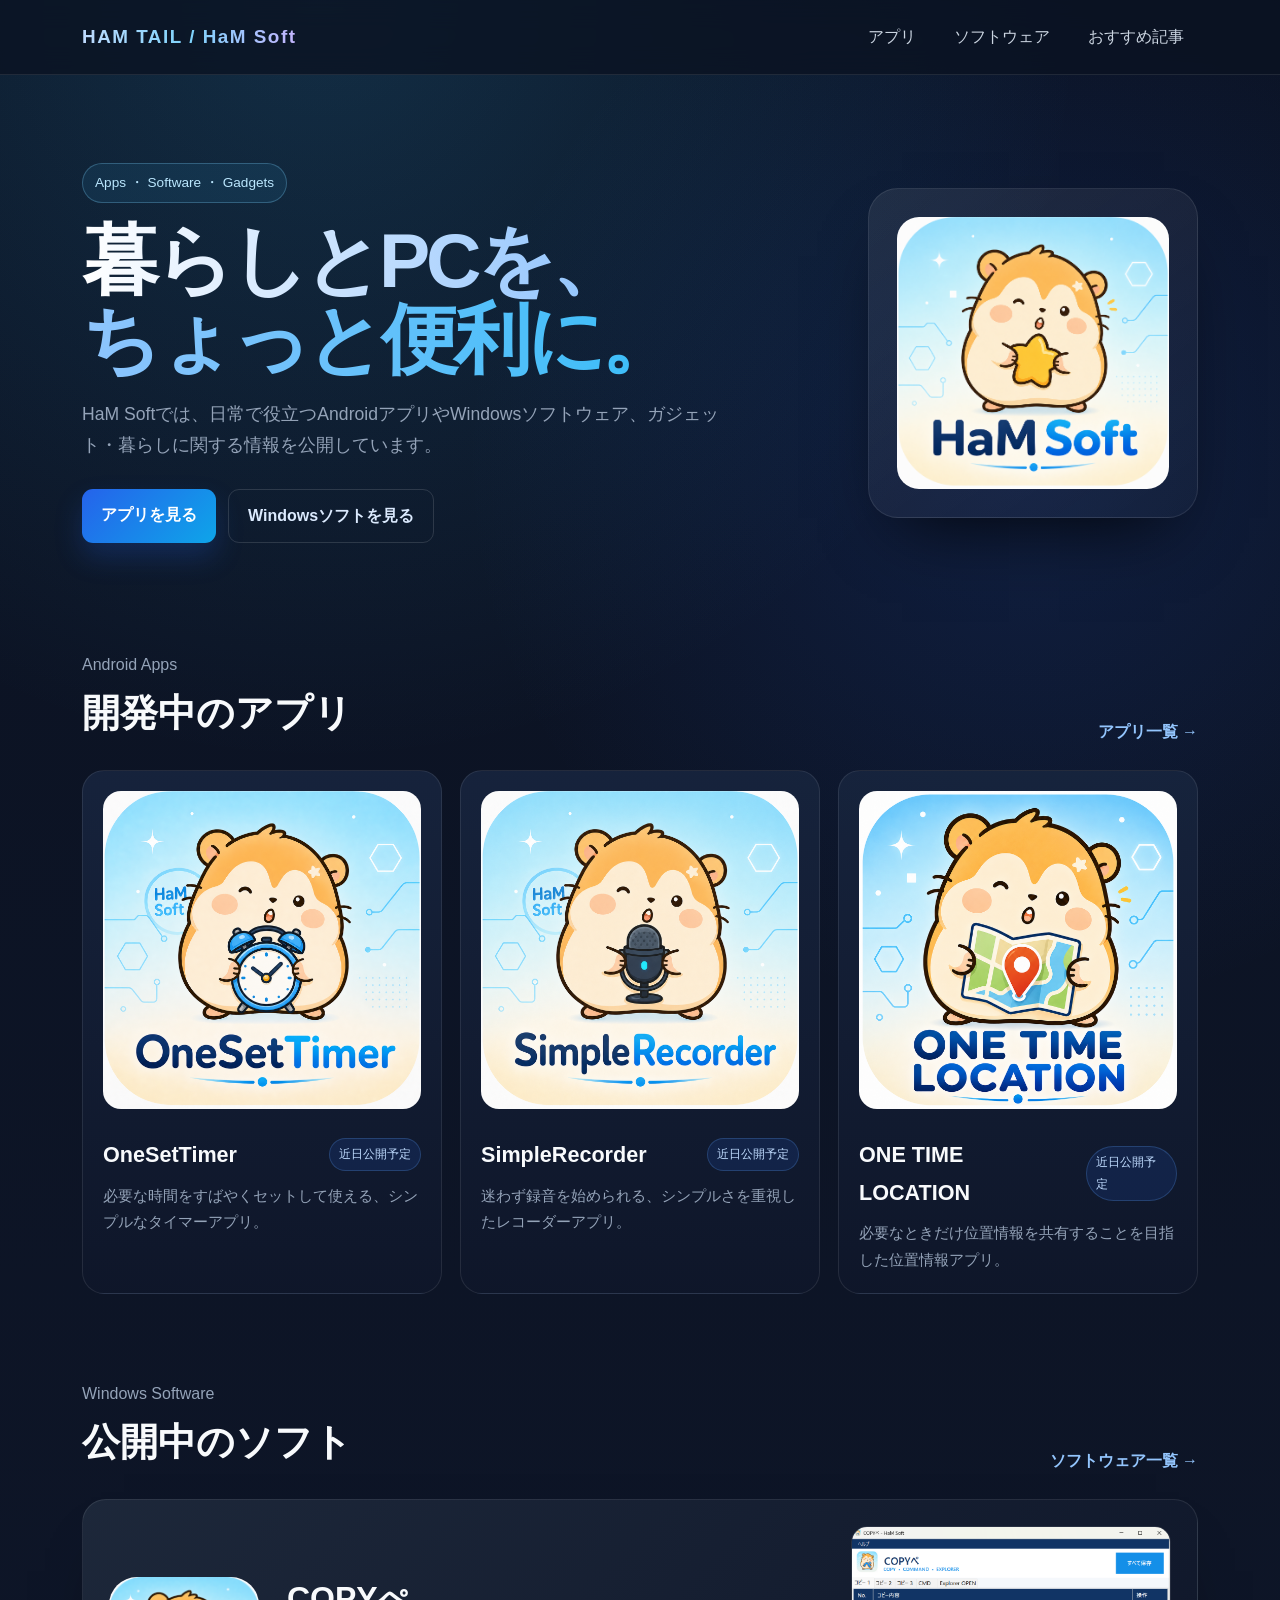
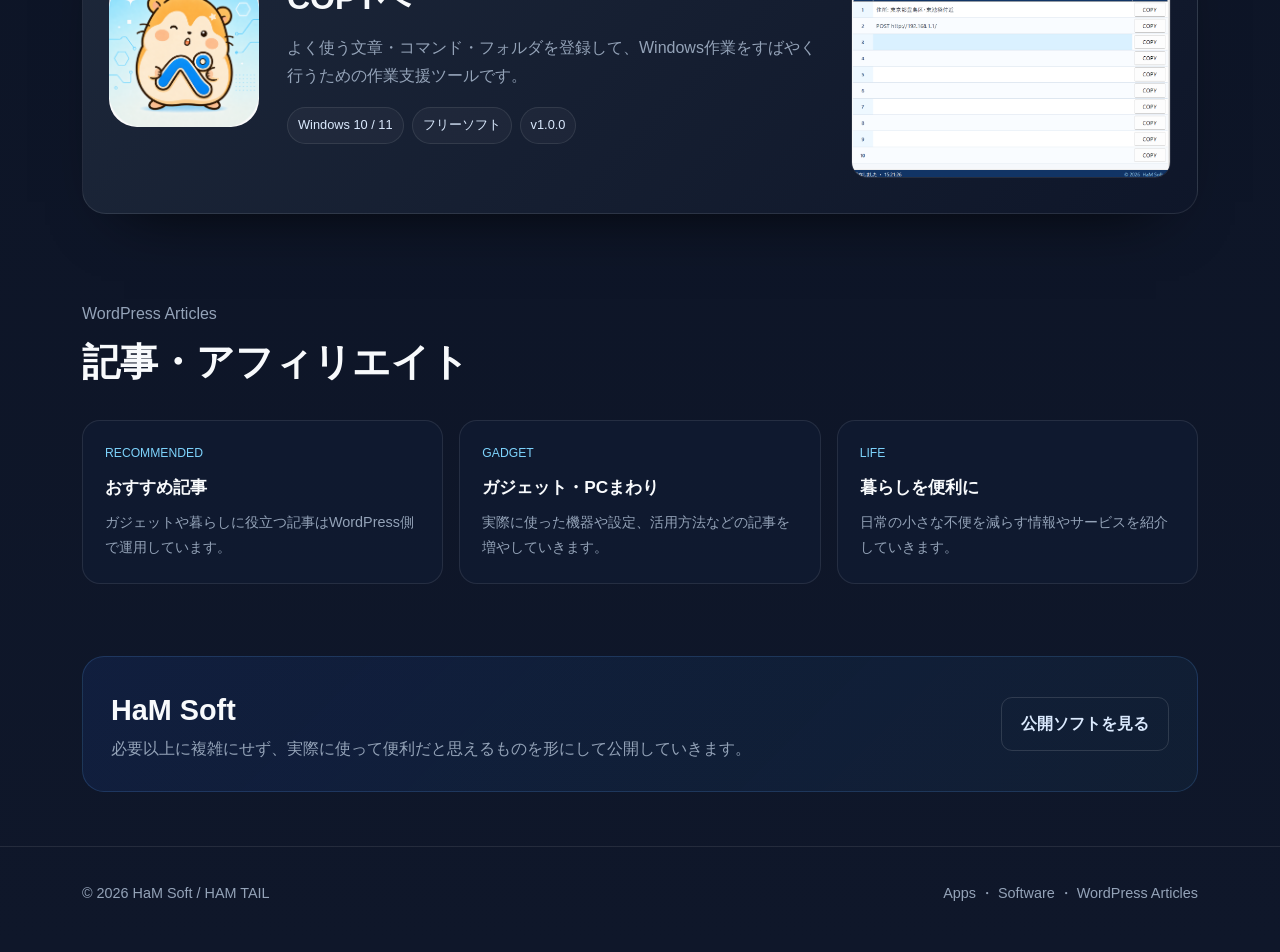
==== index.html @ 5d340286 "Add production HAM TAIL static homepage" ====
<!DOCTYPE html>
<html lang="ja">
<head>
  <meta charset="UTF-8">
  <meta name="viewport" content="width=device-width, initial-scale=1.0">
  <title>HAM TAIL / HaM Soft</title>
  <meta name="description" content="HaM SoftのAndroidアプリ、Windowsソフトウェア、ガジェット・暮らし情報を紹介するHAM TAILです。">
  <style>
    :root{--bg:#0b1222;--bg2:#0f172a;--card:#111c32;--primary:#2563eb;--text:#f8fafc;--muted:#94a3b8;--line:rgba(255,255,255,.09)}
    *{box-sizing:border-box;margin:0;padding:0}
    html{scroll-behavior:smooth}
    body{font-family:-apple-system,BlinkMacSystemFont,"Segoe UI",Roboto,"Hiragino Kaku Gothic ProN","Yu Gothic UI",sans-serif;background:radial-gradient(circle at 25% 0,rgba(56,189,248,.16),transparent 28%),radial-gradient(circle at 80% 18%,rgba(37,99,235,.15),transparent 24%),linear-gradient(180deg,var(--bg) 0%,var(--bg2) 100%);color:var(--text);line-height:1.75;min-height:100vh}
    a{color:inherit;text-decoration:none}.container{max-width:1160px;margin:auto;padding:0 22px}.header{position:sticky;top:0;z-index:20;backdrop-filter:blur(14px);background:rgba(11,18,34,.78);border-bottom:1px solid var(--line)}
    .nav{height:74px;display:flex;align-items:center;justify-content:space-between;gap:20px}.brand{font-weight:900;letter-spacing:.08em;font-size:1.18rem;background:linear-gradient(90deg,#bfdbfe,#7dd3fc,#c4b5fd);-webkit-background-clip:text;color:transparent}.links{display:flex;gap:10px;flex-wrap:wrap}.links a{padding:9px 14px;border-radius:9px;color:#cbd5e1}.links a:hover{background:rgba(255,255,255,.06);color:white}
    .hero{padding:88px 0 70px;display:grid;grid-template-columns:1.2fr .8fr;gap:48px;align-items:center}.eyebrow{display:inline-flex;padding:7px 12px;border-radius:999px;border:1px solid rgba(125,211,252,.28);background:rgba(56,189,248,.09);color:#bae6fd;font-size:.85rem;margin-bottom:18px}.hero h1{font-size:clamp(2.8rem,6vw,5.5rem);line-height:1.03;letter-spacing:-.055em;margin-bottom:20px}.hero h1 span{background:linear-gradient(90deg,#fff,#93c5fd 45%,#38bdf8);-webkit-background-clip:text;color:transparent}.hero p{font-size:1.1rem;color:var(--muted);max-width:720px}.hero-actions{display:flex;gap:12px;flex-wrap:wrap;margin-top:28px}.btn{display:inline-block;padding:12px 19px;border-radius:11px;font-weight:800;background:linear-gradient(135deg,var(--primary),#0ea5e9);color:#fff;box-shadow:0 14px 28px rgba(37,99,235,.22)}.btn.alt{background:transparent;border:1px solid rgba(255,255,255,.13);box-shadow:none;color:#dbeafe}.hero-logo{justify-self:end;width:min(330px,100%);border-radius:30px;padding:28px;background:linear-gradient(145deg,rgba(255,255,255,.08),rgba(255,255,255,.025));border:1px solid var(--line);box-shadow:0 34px 70px -34px rgba(0,0,0,.9)}.hero-logo img{width:100%;border-radius:22px;display:block}
    section{padding:38px 0 48px}.section-head{display:flex;align-items:end;justify-content:space-between;gap:20px;margin-bottom:24px}.section-head h2{font-size:clamp(1.8rem,3vw,2.5rem)}.section-head p{color:var(--muted)}.more{color:#93c5fd;font-weight:700;white-space:nowrap}
    .app-grid{display:grid;grid-template-columns:repeat(3,1fr);gap:18px}.app-card{background:linear-gradient(180deg,rgba(23,36,61,.96),rgba(15,23,42,.96));border:1px solid var(--line);border-radius:22px;padding:20px;transition:.2s transform,.2s border-color}.app-card:hover{transform:translateY(-3px);border-color:rgba(96,165,250,.32)}.app-card img{width:100%;aspect-ratio:1/1;object-fit:cover;border-radius:18px;margin-bottom:18px}.app-top{display:flex;align-items:center;justify-content:space-between;gap:10px}.app-card h3{font-size:1.35rem}.status{font-size:.76rem;padding:5px 9px;border-radius:999px;color:#bfdbfe;background:rgba(37,99,235,.14);border:1px solid rgba(96,165,250,.23)}.app-card p{margin-top:9px;color:var(--muted);font-size:.94rem}
    .software-card{display:grid;grid-template-columns:150px 1fr 320px;gap:28px;align-items:center;padding:26px;border-radius:24px;border:1px solid var(--line);background:linear-gradient(135deg,rgba(30,41,59,.96),rgba(15,23,42,.96));box-shadow:0 30px 65px -42px #000}.software-icon img{width:150px;height:150px;object-fit:cover;border-radius:28px}.software-copy h3{font-size:2rem}.software-copy p{color:var(--muted);margin:8px 0 17px}.tags{display:flex;gap:8px;flex-wrap:wrap}.tag{padding:6px 10px;border:1px solid var(--line);border-radius:999px;color:#dbeafe;font-size:.8rem;background:rgba(255,255,255,.035)}.software-shot img{width:100%;border-radius:16px;border:1px solid var(--line)}
    .articles{display:grid;grid-template-columns:repeat(3,1fr);gap:16px}.article{padding:22px;border-radius:18px;background:rgba(17,28,50,.74);border:1px solid var(--line)}.article .cat{font-size:.76rem;color:#7dd3fc;margin-bottom:8px}.article h3{font-size:1.08rem;margin-bottom:8px}.article p{font-size:.9rem;color:var(--muted)}
    .about{margin-top:24px;padding:28px;border-radius:22px;background:linear-gradient(135deg,rgba(37,99,235,.11),rgba(56,189,248,.05));border:1px solid rgba(96,165,250,.18);display:flex;align-items:center;justify-content:space-between;gap:30px}.about h2{font-size:1.8rem}.about p{color:var(--muted);max-width:750px}
    footer{margin-top:54px;border-top:1px solid var(--line);padding:34px 0 46px;color:var(--muted);font-size:.9rem}.footer-row{display:flex;justify-content:space-between;gap:20px;flex-wrap:wrap}
    @media(max-width:900px){.hero{grid-template-columns:1fr}.hero-logo{justify-self:start;width:250px}.app-grid{grid-template-columns:1fr 1fr}.software-card{grid-template-columns:120px 1fr}.software-icon img{width:110px;height:110px}.software-shot{grid-column:1/-1}.articles{grid-template-columns:1fr 1fr}}
    @media(max-width:620px){.nav{height:auto;padding:16px 0;align-items:flex-start;flex-direction:column}.hero{padding-top:54px}.app-grid,.articles{grid-template-columns:1fr}.software-card{grid-template-columns:1fr}.software-shot{grid-column:auto}.about{align-items:flex-start;flex-direction:column}}
  </style>
</head>
<body>
  <header class="header"><div class="container nav"><a class="brand" href="/">HAM TAIL / HaM Soft</a><nav class="links"><a href="/apps/">アプリ</a><a href="/software/">ソフトウェア</a><a href="/robot-vacuum/">おすすめ記事</a></nav></div></header>
  <main class="container">
    <section class="hero"><div><span class="eyebrow">Apps ・ Software ・ Gadgets</span><h1><span>暮らしとPCを、<br>ちょっと便利に。</span></h1><p>HaM Softでは、日常で役立つAndroidアプリやWindowsソフトウェア、ガジェット・暮らしに関する情報を公開しています。</p><div class="hero-actions"><a class="btn" href="/apps/">アプリを見る</a><a class="btn alt" href="/software/">Windowsソフトを見る</a></div></div><div class="hero-logo"><img src="/assets/images/brand/hamsoft-logo.png" alt="HaM Soft"></div></section>

    <section><div class="section-head"><div><p>Android Apps</p><h2>開発中のアプリ</h2></div><a class="more" href="/apps/">アプリ一覧 →</a></div><div class="app-grid">
      <a class="app-card" href="/apps/"><img src="/assets/images/apps/onesettimer/icon-onesettimer.png" alt="OneSetTimer"><div class="app-top"><h3>OneSetTimer</h3><span class="status">近日公開予定</span></div><p>必要な時間をすばやくセットして使える、シンプルなタイマーアプリ。</p></a>
      <a class="app-card" href="/apps/"><img src="/assets/images/apps/simplerecorder/icon-simplerecorder.png" alt="SimpleRecorder"><div class="app-top"><h3>SimpleRecorder</h3><span class="status">近日公開予定</span></div><p>迷わず録音を始められる、シンプルさを重視したレコーダーアプリ。</p></a>
      <a class="app-card" href="/apps/"><img src="/assets/images/apps/one-time-location/icon-one-time-location.png" alt="ONE TIME LOCATION"><div class="app-top"><h3>ONE TIME LOCATION</h3><span class="status">近日公開予定</span></div><p>必要なときだけ位置情報を共有することを目指した位置情報アプリ。</p></a>
    </div></section>

    <section><div class="section-head"><div><p>Windows Software</p><h2>公開中のソフト</h2></div><a class="more" href="/software/">ソフトウェア一覧 →</a></div><a class="software-card" href="/software/copype/"><div class="software-icon"><img src="/assets/images/software/copype/icon-copype.png" alt="COPYぺ"></div><div class="software-copy"><h3>COPYぺ</h3><p>よく使う文章・コマンド・フォルダを登録して、Windows作業をすばやく行うための作業支援ツールです。</p><div class="tags"><span class="tag">Windows 10 / 11</span><span class="tag">フリーソフト</span><span class="tag">v1.0.0</span></div></div><div class="software-shot"><img src="/assets/images/software/copype/screenshot-copy.png" alt="COPYぺ画面"></div></a></section>

    <section><div class="section-head"><div><p>WordPress Articles</p><h2>記事・アフィリエイト</h2></div></div><div class="articles"><a class="article" href="/robot-vacuum/"><div class="cat">RECOMMENDED</div><h3>おすすめ記事</h3><p>ガジェットや暮らしに役立つ記事はWordPress側で運用しています。</p></a><div class="article"><div class="cat">GADGET</div><h3>ガジェット・PCまわり</h3><p>実際に使った機器や設定、活用方法などの記事を増やしていきます。</p></div><div class="article"><div class="cat">LIFE</div><h3>暮らしを便利に</h3><p>日常の小さな不便を減らす情報やサービスを紹介していきます。</p></div></div></section>

    <section class="about"><div><h2>HaM Soft</h2><p>必要以上に複雑にせず、実際に使って便利だと思えるものを形にして公開していきます。</p></div><a class="btn alt" href="/software/">公開ソフトを見る</a></section>
  </main>
  <footer><div class="container footer-row"><div>© 2026 HaM Soft / HAM TAIL</div><div>Apps ・ Software ・ WordPress Articles</div></div></footer>
</body>
</html>
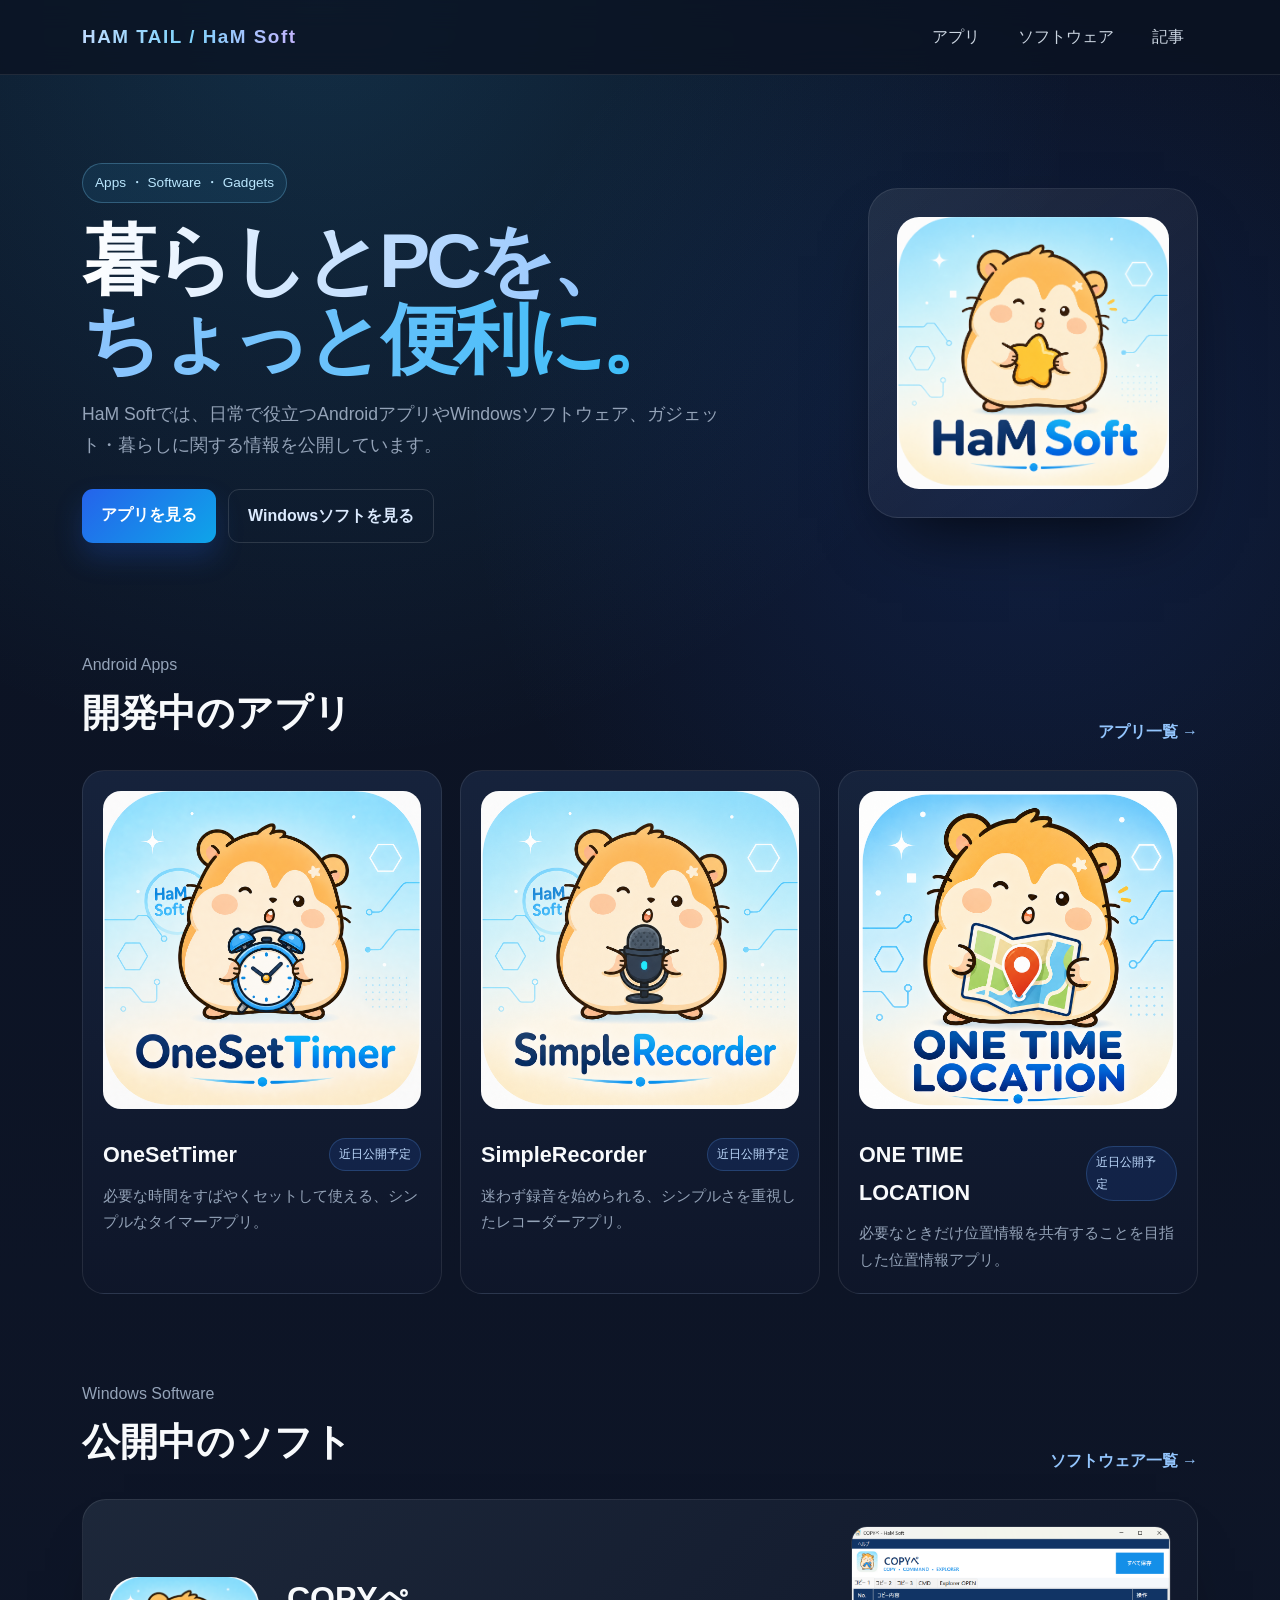
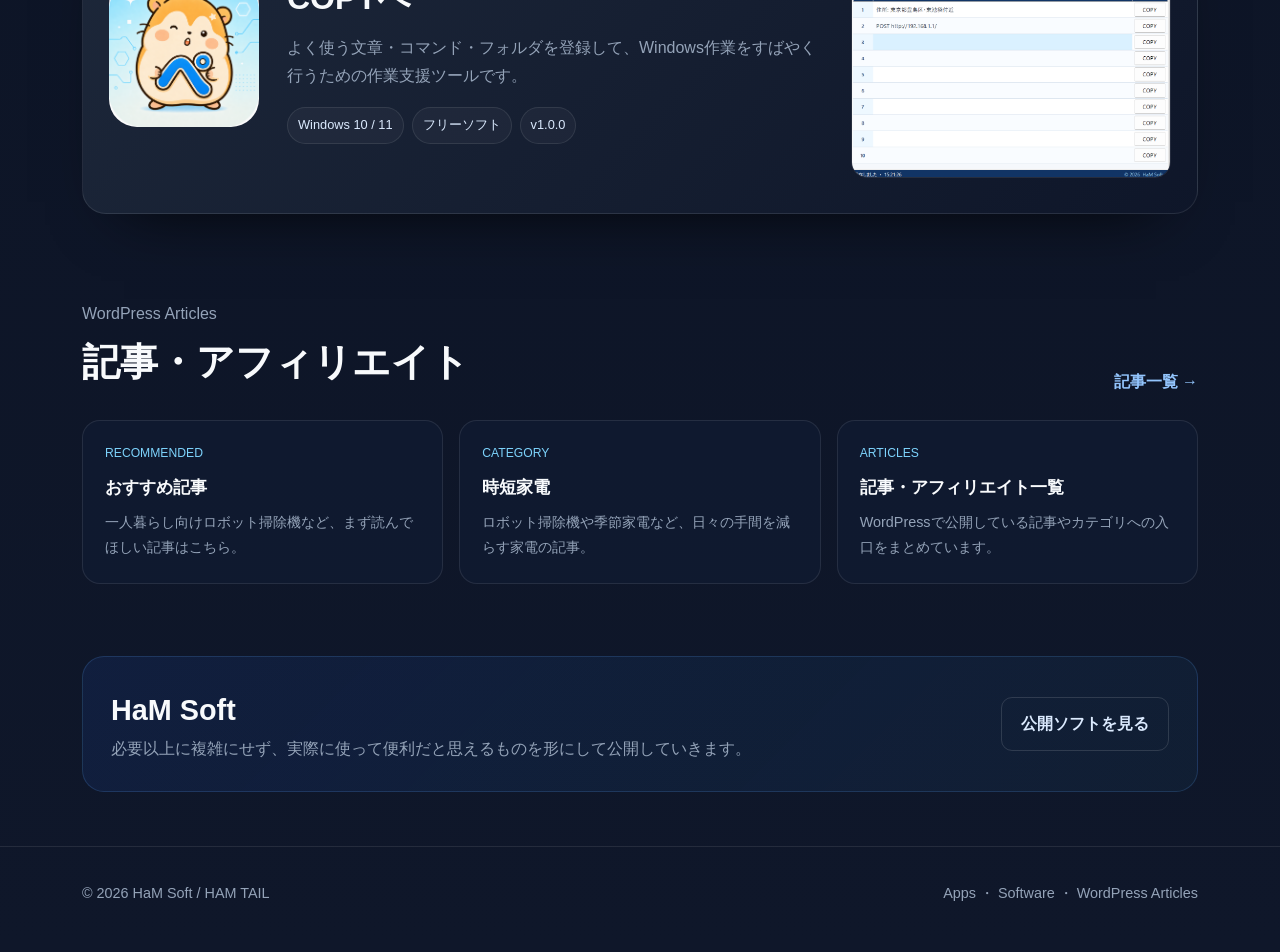
==== commit 8555d0c1: "Link article cards to WordPress category and articles portal" ====
--- a/index.html
+++ b/index.html
@@ -16,7 +16,7 @@
     section{padding:38px 0 48px}.section-head{display:flex;align-items:end;justify-content:space-between;gap:20px;margin-bottom:24px}.section-head h2{font-size:clamp(1.8rem,3vw,2.5rem)}.section-head p{color:var(--muted)}.more{color:#93c5fd;font-weight:700;white-space:nowrap}
     .app-grid{display:grid;grid-template-columns:repeat(3,1fr);gap:18px}.app-card{background:linear-gradient(180deg,rgba(23,36,61,.96),rgba(15,23,42,.96));border:1px solid var(--line);border-radius:22px;padding:20px;transition:.2s transform,.2s border-color}.app-card:hover{transform:translateY(-3px);border-color:rgba(96,165,250,.32)}.app-card img{width:100%;aspect-ratio:1/1;object-fit:cover;border-radius:18px;margin-bottom:18px}.app-top{display:flex;align-items:center;justify-content:space-between;gap:10px}.app-card h3{font-size:1.35rem}.status{font-size:.76rem;padding:5px 9px;border-radius:999px;color:#bfdbfe;background:rgba(37,99,235,.14);border:1px solid rgba(96,165,250,.23)}.app-card p{margin-top:9px;color:var(--muted);font-size:.94rem}
     .software-card{display:grid;grid-template-columns:150px 1fr 320px;gap:28px;align-items:center;padding:26px;border-radius:24px;border:1px solid var(--line);background:linear-gradient(135deg,rgba(30,41,59,.96),rgba(15,23,42,.96));box-shadow:0 30px 65px -42px #000}.software-icon img{width:150px;height:150px;object-fit:cover;border-radius:28px}.software-copy h3{font-size:2rem}.software-copy p{color:var(--muted);margin:8px 0 17px}.tags{display:flex;gap:8px;flex-wrap:wrap}.tag{padding:6px 10px;border:1px solid var(--line);border-radius:999px;color:#dbeafe;font-size:.8rem;background:rgba(255,255,255,.035)}.software-shot img{width:100%;border-radius:16px;border:1px solid var(--line)}
-    .articles{display:grid;grid-template-columns:repeat(3,1fr);gap:16px}.article{padding:22px;border-radius:18px;background:rgba(17,28,50,.74);border:1px solid var(--line)}.article .cat{font-size:.76rem;color:#7dd3fc;margin-bottom:8px}.article h3{font-size:1.08rem;margin-bottom:8px}.article p{font-size:.9rem;color:var(--muted)}
+    .articles{display:grid;grid-template-columns:repeat(3,1fr);gap:16px}.article{display:block;padding:22px;border-radius:18px;background:rgba(17,28,50,.74);border:1px solid var(--line);transition:.2s transform,.2s border-color}.article:hover{transform:translateY(-3px);border-color:rgba(96,165,250,.38)}.article .cat{font-size:.76rem;color:#7dd3fc;margin-bottom:8px}.article h3{font-size:1.08rem;margin-bottom:8px}.article p{font-size:.9rem;color:var(--muted)}
     .about{margin-top:24px;padding:28px;border-radius:22px;background:linear-gradient(135deg,rgba(37,99,235,.11),rgba(56,189,248,.05));border:1px solid rgba(96,165,250,.18);display:flex;align-items:center;justify-content:space-between;gap:30px}.about h2{font-size:1.8rem}.about p{color:var(--muted);max-width:750px}
     footer{margin-top:54px;border-top:1px solid var(--line);padding:34px 0 46px;color:var(--muted);font-size:.9rem}.footer-row{display:flex;justify-content:space-between;gap:20px;flex-wrap:wrap}
     @media(max-width:900px){.hero{grid-template-columns:1fr}.hero-logo{justify-self:start;width:250px}.app-grid{grid-template-columns:1fr 1fr}.software-card{grid-template-columns:120px 1fr}.software-icon img{width:110px;height:110px}.software-shot{grid-column:1/-1}.articles{grid-template-columns:1fr 1fr}}
@@ -24,7 +24,7 @@
   </style>
 </head>
 <body>
-  <header class="header"><div class="container nav"><a class="brand" href="/">HAM TAIL / HaM Soft</a><nav class="links"><a href="/apps/">アプリ</a><a href="/software/">ソフトウェア</a><a href="/robot-vacuum/">おすすめ記事</a></nav></div></header>
+  <header class="header"><div class="container nav"><a class="brand" href="/">HAM TAIL / HaM Soft</a><nav class="links"><a href="/apps/">アプリ</a><a href="/software/">ソフトウェア</a><a href="/articles/">記事</a></nav></div></header>
   <main class="container">
     <section class="hero"><div><span class="eyebrow">Apps ・ Software ・ Gadgets</span><h1><span>暮らしとPCを、<br>ちょっと便利に。</span></h1><p>HaM Softでは、日常で役立つAndroidアプリやWindowsソフトウェア、ガジェット・暮らしに関する情報を公開しています。</p><div class="hero-actions"><a class="btn" href="/apps/">アプリを見る</a><a class="btn alt" href="/software/">Windowsソフトを見る</a></div></div><div class="hero-logo"><img src="/assets/images/brand/hamsoft-logo.png" alt="HaM Soft"></div></section>
 
@@ -36,7 +36,7 @@
 
     <section><div class="section-head"><div><p>Windows Software</p><h2>公開中のソフト</h2></div><a class="more" href="/software/">ソフトウェア一覧 →</a></div><a class="software-card" href="/software/copype/"><div class="software-icon"><img src="/assets/images/software/copype/icon-copype.png" alt="COPYぺ"></div><div class="software-copy"><h3>COPYぺ</h3><p>よく使う文章・コマンド・フォルダを登録して、Windows作業をすばやく行うための作業支援ツールです。</p><div class="tags"><span class="tag">Windows 10 / 11</span><span class="tag">フリーソフト</span><span class="tag">v1.0.0</span></div></div><div class="software-shot"><img src="/assets/images/software/copype/screenshot-copy.png" alt="COPYぺ画面"></div></a></section>
 
-    <section><div class="section-head"><div><p>WordPress Articles</p><h2>記事・アフィリエイト</h2></div></div><div class="articles"><a class="article" href="/robot-vacuum/"><div class="cat">RECOMMENDED</div><h3>おすすめ記事</h3><p>ガジェットや暮らしに役立つ記事はWordPress側で運用しています。</p></a><div class="article"><div class="cat">GADGET</div><h3>ガジェット・PCまわり</h3><p>実際に使った機器や設定、活用方法などの記事を増やしていきます。</p></div><div class="article"><div class="cat">LIFE</div><h3>暮らしを便利に</h3><p>日常の小さな不便を減らす情報やサービスを紹介していきます。</p></div></div></section>
+    <section><div class="section-head"><div><p>WordPress Articles</p><h2>記事・アフィリエイト</h2></div><a class="more" href="/articles/">記事一覧 →</a></div><div class="articles"><a class="article" href="/robot-vacuum/"><div class="cat">RECOMMENDED</div><h3>おすすめ記事</h3><p>一人暮らし向けロボット掃除機など、まず読んでほしい記事はこちら。</p></a><a class="article" href="/category/%E6%99%82%E7%9F%AD%E5%AE%B6%E9%9B%BB/"><div class="cat">CATEGORY</div><h3>時短家電</h3><p>ロボット掃除機や季節家電など、日々の手間を減らす家電の記事。</p></a><a class="article" href="/articles/"><div class="cat">ARTICLES</div><h3>記事・アフィリエイト一覧</h3><p>WordPressで公開している記事やカテゴリへの入口をまとめています。</p></a></div></section>
 
     <section class="about"><div><h2>HaM Soft</h2><p>必要以上に複雑にせず、実際に使って便利だと思えるものを形にして公開していきます。</p></div><a class="btn alt" href="/software/">公開ソフトを見る</a></section>
   </main>
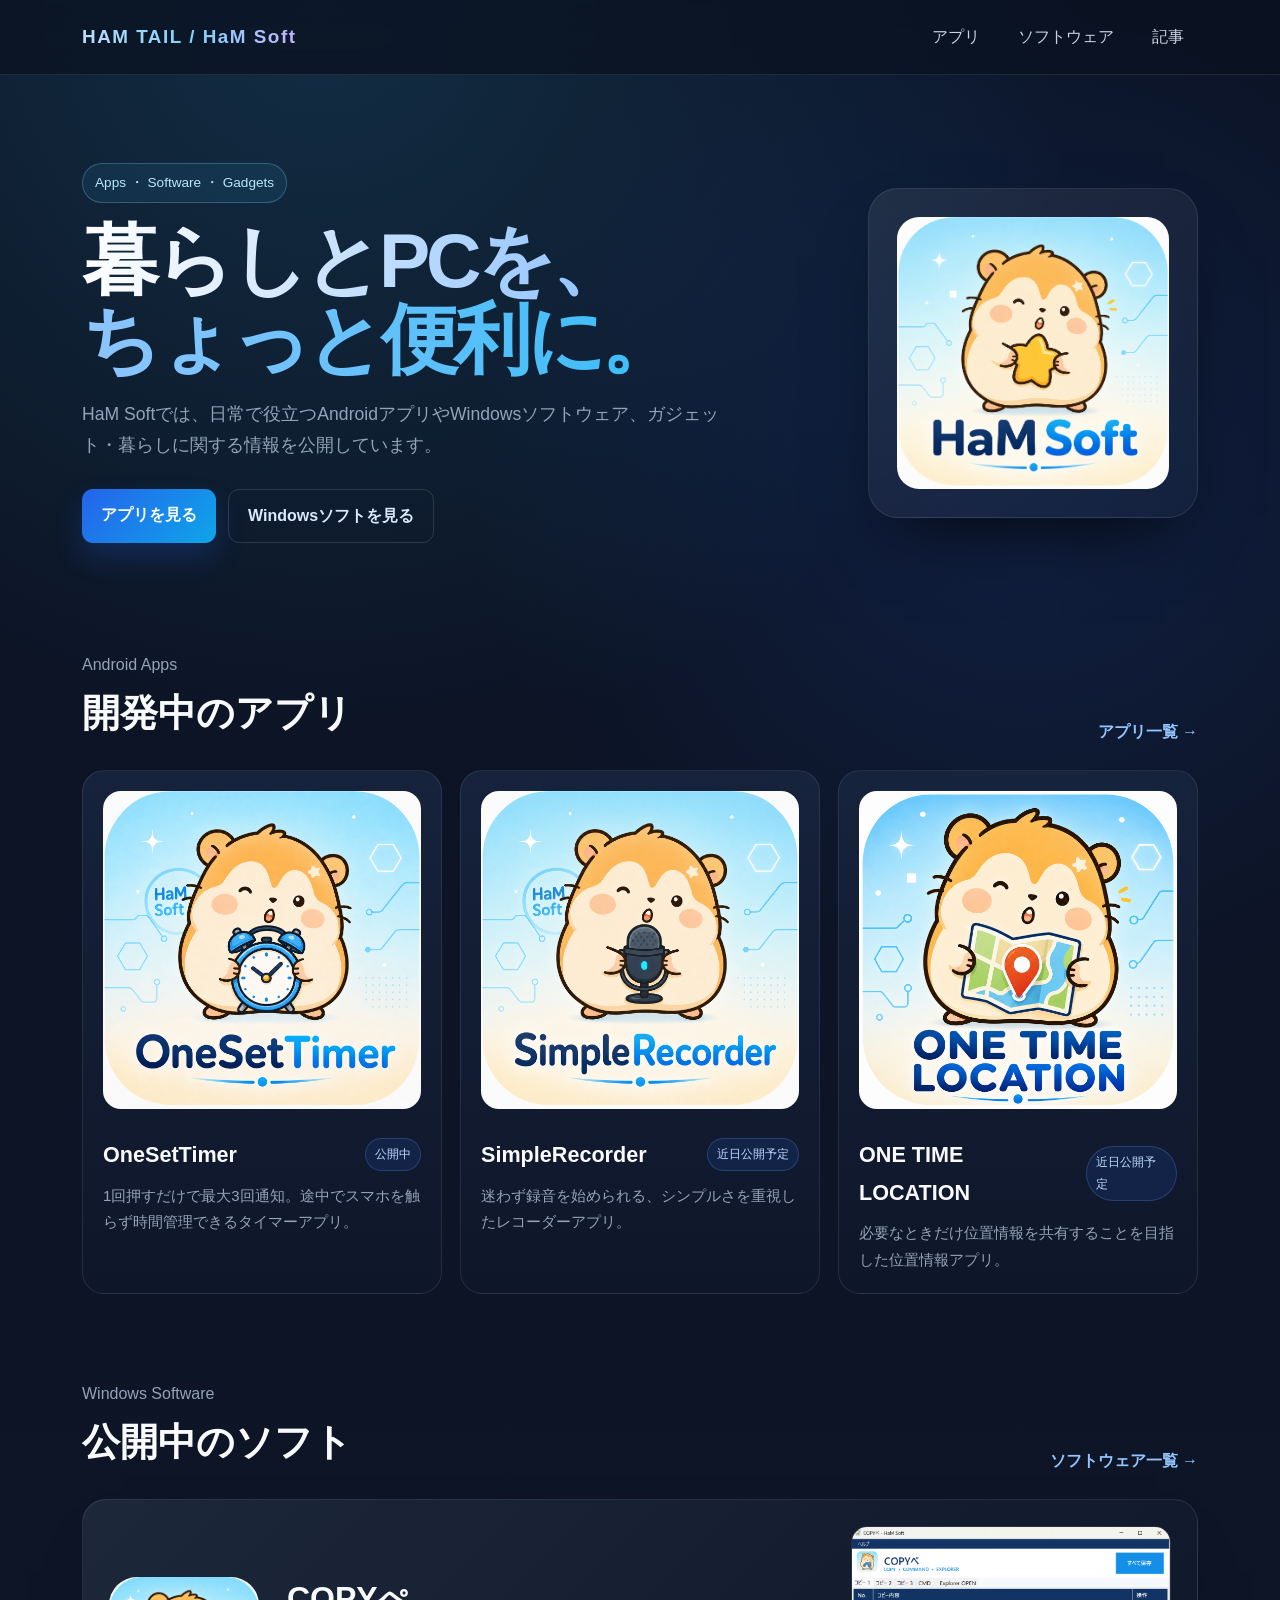
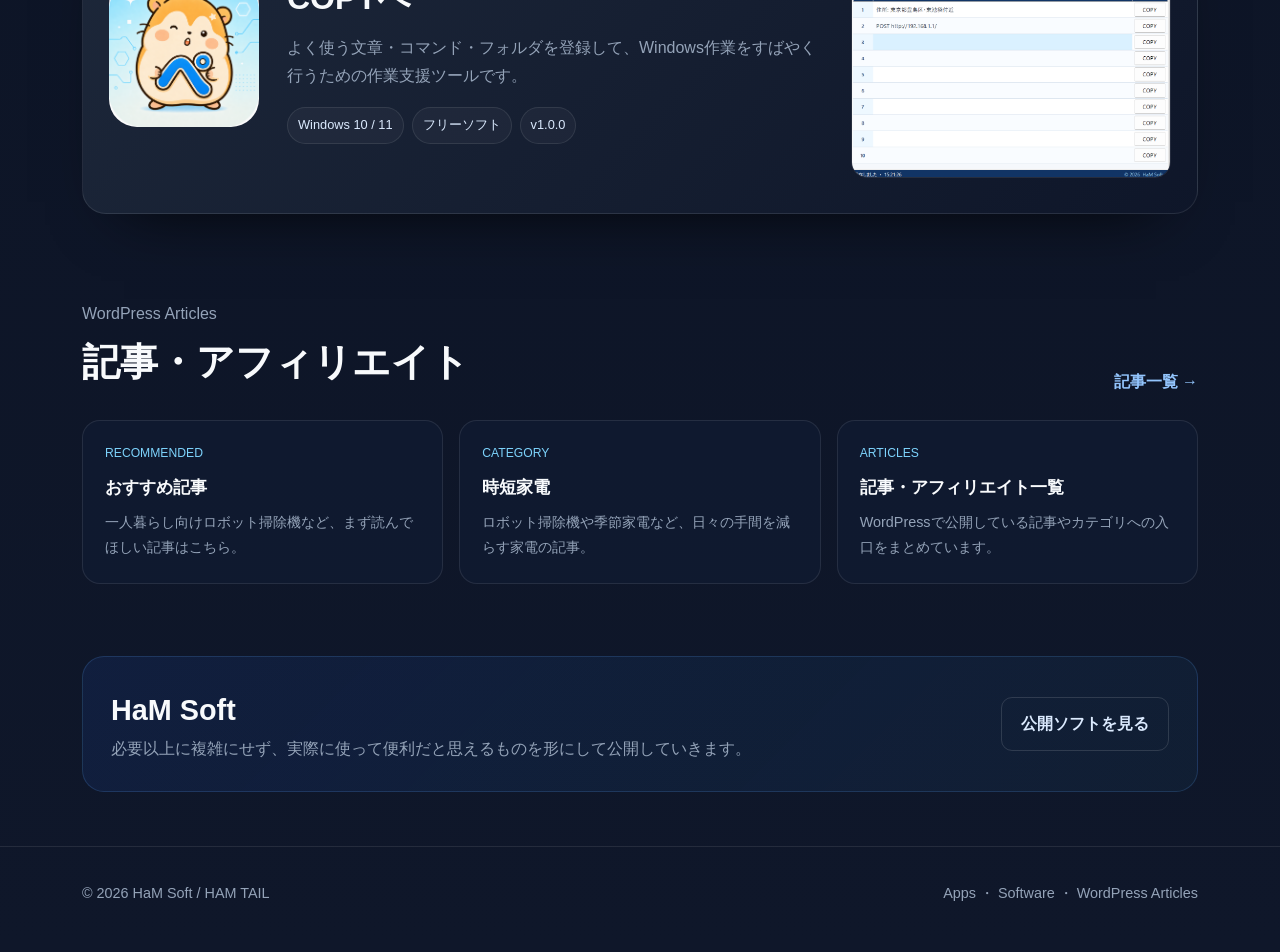
==== commit 224e4c70: "Link homepage to OneSetTimer page" ====
--- a/index.html
+++ b/index.html
@@ -29,7 +29,7 @@
     <section class="hero"><div><span class="eyebrow">Apps ・ Software ・ Gadgets</span><h1><span>暮らしとPCを、<br>ちょっと便利に。</span></h1><p>HaM Softでは、日常で役立つAndroidアプリやWindowsソフトウェア、ガジェット・暮らしに関する情報を公開しています。</p><div class="hero-actions"><a class="btn" href="/apps/">アプリを見る</a><a class="btn alt" href="/software/">Windowsソフトを見る</a></div></div><div class="hero-logo"><img src="/assets/images/brand/hamsoft-logo.png" alt="HaM Soft"></div></section>
 
     <section><div class="section-head"><div><p>Android Apps</p><h2>開発中のアプリ</h2></div><a class="more" href="/apps/">アプリ一覧 →</a></div><div class="app-grid">
-      <a class="app-card" href="/apps/"><img src="/assets/images/apps/onesettimer/icon-onesettimer.png" alt="OneSetTimer"><div class="app-top"><h3>OneSetTimer</h3><span class="status">近日公開予定</span></div><p>必要な時間をすばやくセットして使える、シンプルなタイマーアプリ。</p></a>
+      <a class="app-card" href="/apps/onesettimer/"><img src="/assets/images/apps/onesettimer/icon-onesettimer.png" alt="OneSetTimer"><div class="app-top"><h3>OneSetTimer</h3><span class="status">公開中</span></div><p>1回押すだけで最大3回通知。途中でスマホを触らず時間管理できるタイマーアプリ。</p></a>
       <a class="app-card" href="/apps/"><img src="/assets/images/apps/simplerecorder/icon-simplerecorder.png" alt="SimpleRecorder"><div class="app-top"><h3>SimpleRecorder</h3><span class="status">近日公開予定</span></div><p>迷わず録音を始められる、シンプルさを重視したレコーダーアプリ。</p></a>
       <a class="app-card" href="/apps/"><img src="/assets/images/apps/one-time-location/icon-one-time-location.png" alt="ONE TIME LOCATION"><div class="app-top"><h3>ONE TIME LOCATION</h3><span class="status">近日公開予定</span></div><p>必要なときだけ位置情報を共有することを目指した位置情報アプリ。</p></a>
     </div></section>
